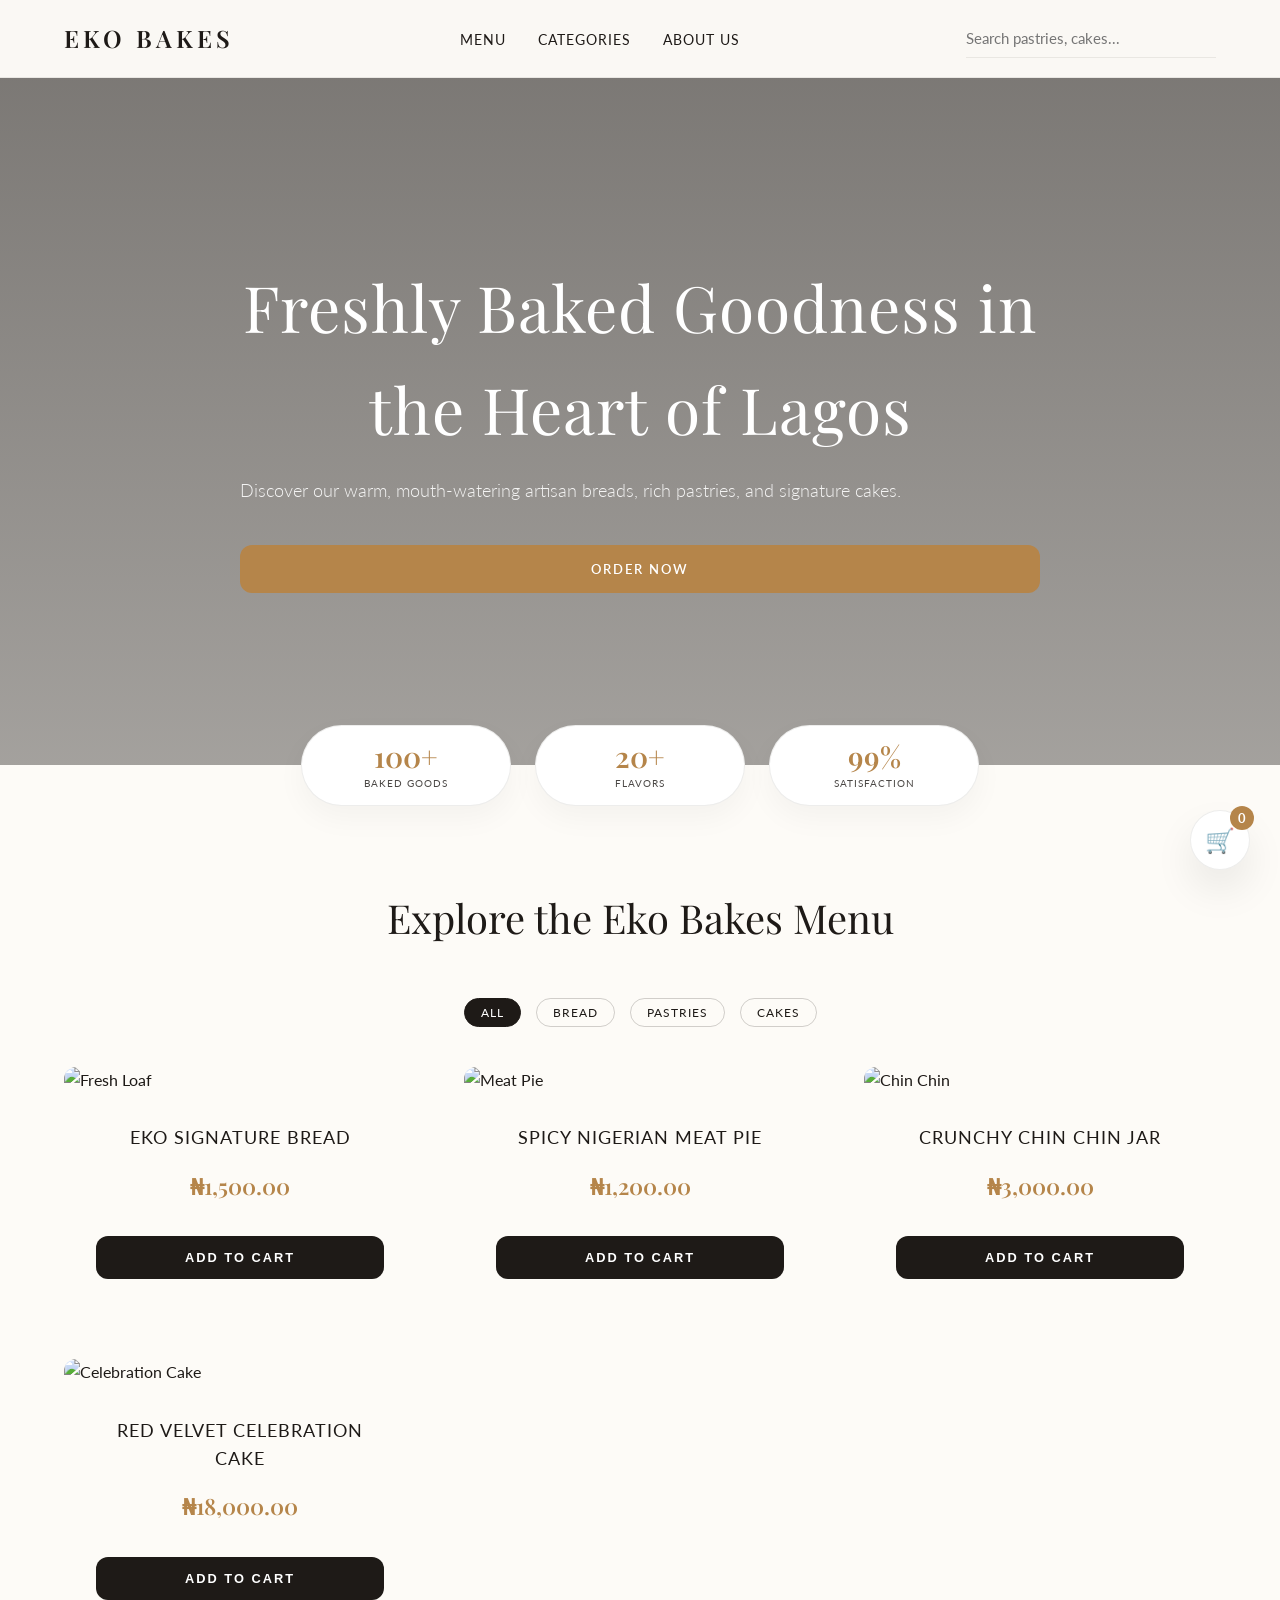
==== index.html @ 76d0e26a "Add files via upload Initial upload" ====
<!DOCTYPE html>
<html lang="en">
<head>
    <meta charset="UTF-8">
    <meta name="viewport" content="width=device-width, initial-scale=1.0">
    <title>EKO BAKES | Fresh from the Oven in Lagos</title>
    <link href="https://fonts.googleapis.com/css2?family=Lato:wght@300;400&family=Playfair+Display:ital,wght@0,400;0,600;1,400&display=swap" rel="stylesheet">
    <link rel="stylesheet" href="style.css">
</head>
<body>

    <nav class="glass-nav">
        <div class="logo">EKO BAKES</div>
        
        <div class="search-container rounded">
            <input type="text" placeholder="Search pastries, cakes..." class="search-bar rounded">
        </div>

        <div class="menu-toggle" id="mobile-menu">
            <span class="bar"></span>
            <span class="bar"></span>
            <span class="bar"></span>
        </div>

        <ul class="nav-links">
            <li><a href="#shop">Menu</a></li>
            <li><a href="#shop">Categories</a></li> 
            <li><a href="#">About Us</a></li>
        </ul>

    </nav>

    <header class="hero">
        <div class="hero-content glass-card rounded">
            <h1>Freshly Baked Goodness in the Heart of Lagos</h1>
            <p>Discover our warm, mouth-watering artisan breads, rich pastries, and signature cakes.</p>
            <a href="#shop" class="btn rounded">Order Now</a>
        </div>
    </header>

    <section class="stats">
        <h2>Enjoyed by thousands of Lagosians every single day</h2>
        <div class="stats-grid">
            <div class="stat-box rounded glass-card">
                <h3>100+</h3>
                <p>Baked Goods</p>
            </div>
            <div class="stat-box rounded glass-card">
                <h3>20+</h3>
                <p>Flavors</p>
            </div>
            <div class="stat-box rounded glass-card">
                <h3>99%</h3>
                <p>Satisfaction</p>
            </div>
        </div>
    </section>

    <section id="shop" class="products">
        <h2>Explore the Eko Bakes Menu</h2>
        
        <div style="display: flex; justify-content: center; gap: 15px; margin-bottom: 40px; flex-wrap: wrap;">
            <button class="category-btn active" data-filter="all" style="background: #1E1A17; color: #fff; border: 1px solid #1E1A17; padding: 8px 20px; font-size: 0.8rem; letter-spacing: 1px; text-transform: uppercase; cursor: pointer; font-family: 'Lato', sans-serif;">All</button>
            <button class="category-btn" data-filter="bread" style="background: transparent; color: #1E1A17; border: 1px solid rgba(30,26,23,0.2); padding: 8px 20px; font-size: 0.8rem; letter-spacing: 1px; text-transform: uppercase; cursor: pointer; font-family: 'Lato', sans-serif;">Bread</button>
            <button class="category-btn" data-filter="pastries" style="background: transparent; color: #1E1A17; border: 1px solid rgba(30,26,23,0.2); padding: 8px 20px; font-size: 0.8rem; letter-spacing: 1px; text-transform: uppercase; cursor: pointer; font-family: 'Lato', sans-serif;">Pastries</button>
            <button class="category-btn" data-filter="cakes" style="background: transparent; color: #1E1A17; border: 1px solid rgba(30,26,23,0.2); padding: 8px 20px; font-size: 0.8rem; letter-spacing: 1px; text-transform: uppercase; cursor: pointer; font-family: 'Lato', sans-serif;">Cakes</button>
        </div>

        <div class="product-grid">
            <div class="product-card rounded" data-category="bread">
                <img src="https://images.unsplash.com/photo-1598373182133-52452f7691ef?auto=format&fit=crop&q=80&w=400" alt="Fresh Loaf">
                <div class="product-info">
                    <h4>Eko Signature Bread</h4>
                    <p class="price">₦1,500.00</p>
                    <button class="add-to-cart-btn rounded">Add to Cart</button> 
                </div>
            </div>
            <div class="product-card rounded" data-category="pastries">
                <img src="https://images.unsplash.com/photo-1608039829572-78524f79c4c7?auto=format&fit=crop&q=80&w=400" alt="Meat Pie">
                <div class="product-info">
                    <h4>Spicy Nigerian Meat Pie</h4>
                    <p class="price">₦1,200.00</p>
                    <button class="add-to-cart-btn rounded">Add to Cart</button> 
                </div>
            </div>
            <div class="product-card rounded" data-category="pastries">
                <img src="https://images.unsplash.com/photo-1621996346565-e3dbc646d9a9?auto=format&fit=crop&q=80&w=400" alt="Chin Chin">
                <div class="product-info">
                    <h4>Crunchy Chin Chin Jar</h4>
                    <p class="price">₦3,000.00</p>
                    <button class="add-to-cart-btn rounded">Add to Cart</button> 
                </div>
            </div>
            <div class="product-card rounded" data-category="cakes">
                <img src="https://images.unsplash.com/photo-1578985545062-69928b1d9587?auto=format&fit=crop&q=80&w=400" alt="Celebration Cake">
                <div class="product-info">
                    <h4>Red Velvet Celebration Cake</h4>
                    <p class="price">₦18,000.00</p>
                    <button class="add-to-cart-btn rounded">Add to Cart</button> 
                </div>
            </div>
        </div>
    </section>


    <div class="floating-cart glass-card" id="floating-cart">
        🛒 <span class="cart-count" id="cart-count">0</span>
    </div>

    <script src="script.js"></script>
    <div id="cart-overlay" style="display:none; position:fixed; top:0; left:0; width:100%; height:100%; background:rgba(0,0,0,0.5); z-index:3000;">
        <div class="glass-card rounded" style="position:absolute; top:50%; left:50%; transform:translate(-50%, -50%); width:90%; max-width:400px; padding:2rem; background:#F6F4F0;">
            <h2 style="margin-bottom:1rem;">Your Order</h2>
            <div id="cart-items-list" style="max-height:300px; overflow-y:auto; margin-bottom:1rem;">
                </div>
            <hr style="border:0; border-top:1px solid #3A2C23; margin-bottom:1rem;">
            <div style="display:flex; justify-content:space-between; font-weight:bold; margin-bottom:1.5rem;">
                <span>Total:</span>
                <span id="cart-total-display">₦0.00</span>
            </div>
            <button id="whatsapp-checkout-btn" class="btn rounded" style="background:#25D366; border:none; color:white;">Checkout on WhatsApp</button>
            <button id="close-cart" style="background:none; border:none; color:#3A2C23; display:block; width:100%; margin-top:10px; cursor:pointer; font-size:0.8rem;">Continue Shopping</button>
        </div>
    </div>

</body>
</html>
---- style.css ----
html {
    scroll-behavior: smooth;
}

/* Premium Color Palette & Variables */
:root {
    --bg-color: #FDFBF7; /* Elegant, light ivory */
    --text-dark: #1E1A17; /* Rich Espresso Charcoal */
    --accent-color: #B5854A; /* Champagne Gold / Bronze */
    --card-bg: #FFFFFF;
    --shadow-subtle: 0 12px 30px rgba(0, 0, 0, 0.04);
    --shadow-hover: 0 20px 40px rgba(0, 0, 0, 0.08);
    --border-light: rgba(30, 26, 23, 0.08);
}

* { margin: 0; padding: 0; box-sizing: border-box; }
body { background-color: var(--bg-color); color: var(--text-dark); font-family: 'Lato', sans-serif; line-height: 1.6; }
h1, h2, h3, .logo { font-family: 'Playfair Display', serif; text-align: center; }

/* Soft curved corners for product cards and images */
.rounded { border-radius: 12px; }

/* Crisp premium card backgrounds */
.glass-card { 
    background: var(--card-bg); 
    border: 1px solid var(--border-light);
    box-shadow: var(--shadow-subtle); 
}

/* --- NAVIGATION & SEARCH --- */
.glass-nav {
    position: fixed; 
    top: 0; left: 0; width: 100%; 
    display: flex; flex-wrap: wrap; 
    justify-content: space-between; align-items: center; 
    padding: 1.2rem 5%; 
    z-index: 1000; 
    background: rgba(253, 251, 247, 0.98);
    backdrop-filter: blur(20px); 
    border-bottom: 1px solid var(--border-light);
}

.logo { 
    font-size: 1.5rem; 
    font-weight: 600; 
    letter-spacing: 4px; 
    text-transform: uppercase;
}

.menu-toggle { display: flex; flex-direction: column; gap: 5px; cursor: pointer; }
.bar { width: 25px; height: 2px; background-color: var(--text-dark); }

.nav-links { display: none; list-style: none; }
.nav-links li a { text-decoration: none; color: var(--text-dark); text-transform: uppercase; font-size: 0.85rem; letter-spacing: 1px;}

/* Search Bar Input */
.search-container { width: 100%; order: 3; margin-top: 15px; }
.search-bar { 
    width: 100%; 
    padding: 10px 0; 
    background: transparent; 
    border: none;
    border-bottom: 1px solid var(--border-light);
    border-radius: 0; 
    font-family: 'Lato', sans-serif;
    font-size: 15px; 
    outline: none; 
    transition: border-color 0.3s ease;
}
.search-bar:focus { border-bottom-color: var(--accent-color); }

/* --- HERO SECTION --- */
.hero { 
    height: 85vh; 
    background: linear-gradient(rgba(30, 26, 23, 0.6), rgba(30, 26, 23, 0.4)), url('https://images.unsplash.com/photo-1509440159596-0249088772ff?auto=format&fit=crop&q=80&w=1200') center/cover; 
    display: flex; align-items: center; justify-content: center; 
    padding: 1rem; padding-top: 100px; 
}

.hero-content.glass-card { 
    background: transparent; border: none; box-shadow: none; color: #fff; max-width: 800px; 
}
.hero-content h1 { font-size: clamp(2.5rem, 5vw, 4rem); font-weight: 400; margin-bottom: 1rem; letter-spacing: 1px; }
.hero-content p { font-size: 1.1rem; font-weight: 300; margin-bottom: 2.5rem; opacity: 0.9; }

/* --- BUTTONS --- */
.btn, .add-to-cart-btn {
    display: inline-block; width: 100%; padding: 14px 24px; text-align: center;
    text-transform: uppercase; font-size: 0.8rem; letter-spacing: 2px;
    cursor: pointer; transition: all 0.3s ease; font-weight: 600;
}
.btn { background: var(--accent-color); color: #fff; text-decoration: none; border: none; }
.btn:hover { background: #9c713d; transform: translateY(-2px); }

.add-to-cart-btn { background: var(--text-dark); color: #fff; border: none; margin-top: 1rem; }
.add-to-cart-btn:hover { background: var(--accent-color); }

/* --- MILESTONE STATS SECTION (Floating Pill Badges) --- */
.stats { padding: 0 5%; position: relative; z-index: 10; margin-top: -2.5rem; }
.stats h2 { display: none; } 
.stats-grid { display: flex; justify-content: center; gap: 1.5rem; flex-wrap: wrap; }
.stat-box { 
    min-width: 140px; 
    max-width: 210px;
    padding: 0.8rem 1.5rem; 
    text-align: center; 
    flex: 1;
    border-radius: 50px !important; /* Perfect oval capsule layout */
    transition: transform 0.3s ease;
}
.stat-box:hover { transform: translateY(-5px); }
.stat-box h3 { color: var(--accent-color); font-size: 1.8rem; font-weight: 600; line-height: 1.2; }
.stat-box p { text-transform: uppercase; font-size: 0.65rem; letter-spacing: 1px; margin-top: 2px; opacity: 0.8; }

/* --- PRODUCTS MENU SECTION --- */
.products { padding: 5rem 5%; }
.products h2 { font-size: 2.5rem; margin-bottom: 3rem; font-weight: 400; color: var(--text-dark); }
.product-grid { 
    display: grid; 
    grid-template-columns: repeat(auto-fit, minmax(280px, 1fr)); 
    gap: 3rem; 
}
.product-card { 
    overflow: hidden; 
    transition: transform 0.4s ease, box-shadow 0.4s ease;
}
.product-card:hover { transform: translateY(-8px); box-shadow: var(--shadow-hover); }
.product-card img { width: 100%; height: 280px; object-fit: cover; }
.product-info { padding: 2rem; text-align: center; }
.product-info h4 { font-family: 'Lato', sans-serif; font-size: 1.1rem; font-weight: 400; text-transform: uppercase; letter-spacing: 1px; }
.price { font-family: 'Playfair Display', serif; font-size: 1.4rem; color: var(--accent-color); font-weight: 600; margin: 1rem 0; }

/* --- MODERN PILL CATEGORY FILTER BUTTONS --- */
.category-btn {
    border-radius: 30px !important; /* Elegant oval shape */
    padding: 6px 16px !important; /* Reduced layout width/height box boundaries */
    font-size: 0.75rem !important; /* Balanced typographic scaling */
    transition: all 0.3s ease;
}

/* --- FLOATING CART --- */
.floating-cart {
    position: fixed; bottom: 30px; right: 30px; width: 60px; height: 60px;
    border-radius: 50%; display: flex; justify-content: center; align-items: center;
    font-size: 1.5rem; z-index: 2000; box-shadow: var(--shadow-hover);
    background: var(--card-bg); border: 1px solid var(--border-light); cursor: pointer;
    transition: transform 0.3s ease;
}
.floating-cart:hover { transform: scale(1.05); }
.cart-count {
    position: absolute; top: -5px; right: -5px; background: var(--accent-color);
    color: #fff; width: 24px; height: 24px; border-radius: 50%; font-size: 0.8rem;
    display: flex; justify-content: center; align-items: center; font-weight: bold;
}

/* Responsive Desktop Tweaks */
@media (min-width: 768px) {
    .menu-toggle { display: none; }
    .nav-links { display: flex; gap: 2rem; order: 2; }
    .search-container { width: 250px; order: 3; margin-top: 0; }
    .glass-nav { flex-wrap: nowrap; padding: 1.2rem 5%; }
}
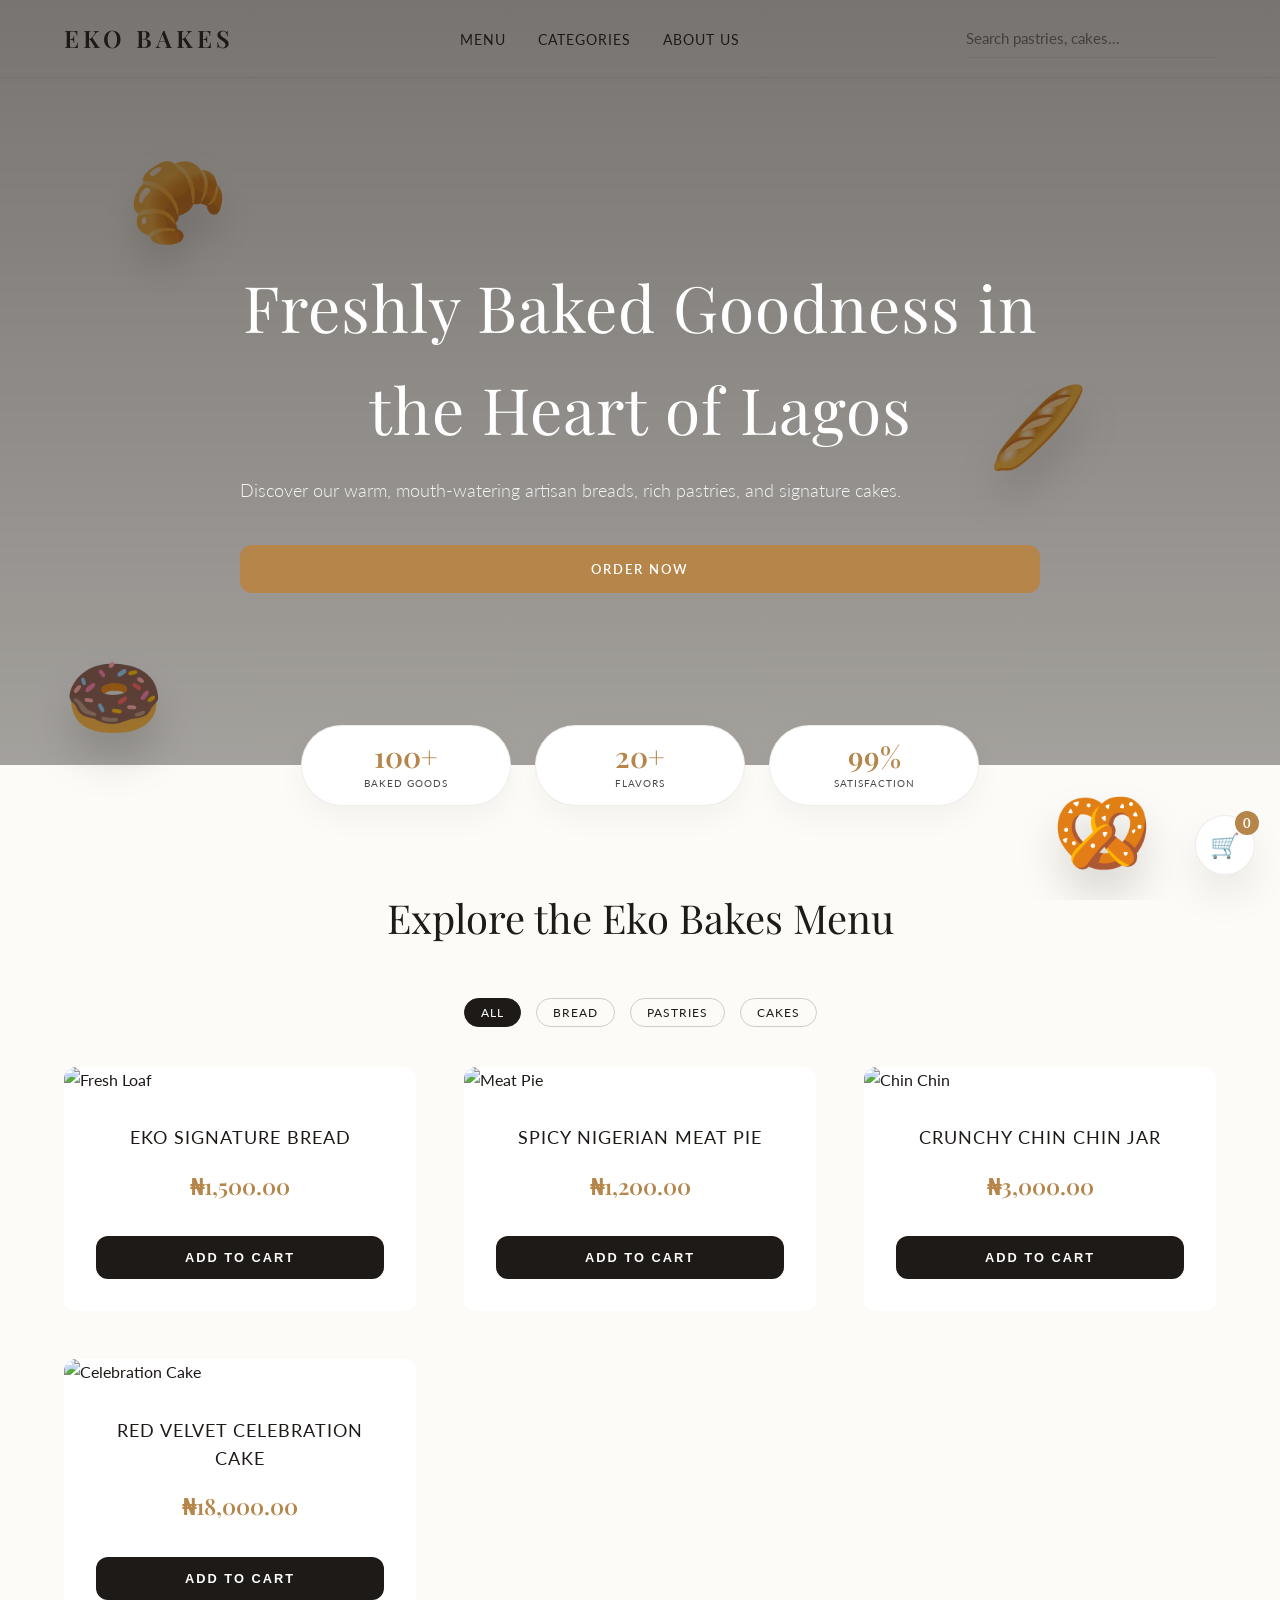
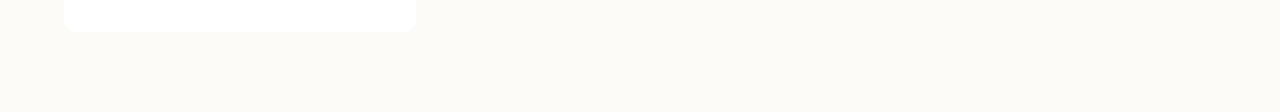
==== commit 9b00739e: "Add files via upload" ====
--- a/index.html
+++ b/index.html
@@ -6,8 +6,15 @@
     <title>EKO BAKES | Fresh from the Oven in Lagos</title>
     <link href="https://fonts.googleapis.com/css2?family=Lato:wght@300;400&family=Playfair+Display:ital,wght@0,400;0,600;1,400&display=swap" rel="stylesheet">
     <link rel="stylesheet" href="style.css">
+    
 </head>
 <body>
+      <div class="parallax-container" id="parallax-container">
+        <div class="parallax-item" data-speed="0.4" data-rotation="0.5" style="top: 15%; left: 10%;">🥐</div>
+        <div class="parallax-item" data-speed="-0.3" data-rotation="-0.2" style="top: 40%; right: 15%;">🥖</div>
+        <div class="parallax-item" data-speed="0.2" data-rotation="0.8" style="top: 70%; left: 5%;">🍩</div>
+        <div class="parallax-item" data-speed="-0.5" data-rotation="-0.4" style="top: 85%; right: 10%;">🥨</div>
+    </div>
 
     <nav class="glass-nav">
         <div class="logo">EKO BAKES</div>
--- a/style.css
+++ b/style.css
@@ -1,12 +1,13 @@
 html {
     scroll-behavior: smooth;
+    background-color: #FDFBF7; /* Moved the solid backdrop color here */
 }
 
 /* Premium Color Palette & Variables */
 :root {
-    --bg-color: #FDFBF7; /* Elegant, light ivory */
-    --text-dark: #1E1A17; /* Rich Espresso Charcoal */
-    --accent-color: #B5854A; /* Champagne Gold / Bronze */
+    --bg-color: #FDFBF7; 
+    --text-dark: #1E1A17; 
+    --accent-color: #B5854A; 
     --card-bg: #FFFFFF;
     --shadow-subtle: 0 12px 30px rgba(0, 0, 0, 0.04);
     --shadow-hover: 0 20px 40px rgba(0, 0, 0, 0.08);
@@ -14,17 +15,47 @@
 }
 
 * { margin: 0; padding: 0; box-sizing: border-box; }
-body { background-color: var(--bg-color); color: var(--text-dark); font-family: 'Lato', sans-serif; line-height: 1.6; }
+
+body { 
+    background: transparent; /* Allows the 3D container to stay visible */
+    color: var(--text-dark); 
+    font-family: 'Lato', sans-serif; 
+    line-height: 1.6; 
+}
+
 h1, h2, h3, .logo { font-family: 'Playfair Display', serif; text-align: center; }
 
-/* Soft curved corners for product cards and images */
 .rounded { border-radius: 12px; }
 
-/* Crisp premium card backgrounds */
 .glass-card { 
     background: var(--card-bg); 
     border: 1px solid var(--border-light);
     box-shadow: var(--shadow-subtle); 
+}
+
+/* --- 3D PARALLAX ELEMENTS --- */
+.parallax-container {
+    position: fixed;
+    top: 0;
+    left: 0;
+    width: 100%;
+    height: 100vh;
+    pointer-events: none; 
+    z-index: 0; 
+    overflow: hidden;
+}
+
+.parallax-item {
+    position: absolute;
+    font-size: 5rem; 
+    filter: drop-shadow(0px 25px 20px rgba(0, 0, 0, 0.15));
+    will-change: transform; 
+}
+
+/* Ensure main content sits above the 3D elements */
+.glass-nav, .hero, .stats, .products {
+    position: relative;
+    z-index: 10;
 }
 
 /* --- NAVIGATION & SEARCH --- */
@@ -34,7 +65,6 @@
     display: flex; flex-wrap: wrap; 
     justify-content: space-between; align-items: center; 
     padding: 1.2rem 5%; 
-    z-index: 1000; 
     background: rgba(253, 251, 247, 0.98);
     backdrop-filter: blur(20px); 
     border-bottom: 1px solid var(--border-light);
@@ -53,7 +83,6 @@
 .nav-links { display: none; list-style: none; }
 .nav-links li a { text-decoration: none; color: var(--text-dark); text-transform: uppercase; font-size: 0.85rem; letter-spacing: 1px;}
 
-/* Search Bar Input */
 .search-container { width: 100%; order: 3; margin-top: 15px; }
 .search-bar { 
     width: 100%; 
@@ -95,8 +124,8 @@
 .add-to-cart-btn { background: var(--text-dark); color: #fff; border: none; margin-top: 1rem; }
 .add-to-cart-btn:hover { background: var(--accent-color); }
 
-/* --- MILESTONE STATS SECTION (Floating Pill Badges) --- */
-.stats { padding: 0 5%; position: relative; z-index: 10; margin-top: -2.5rem; }
+/* --- MILESTONE STATS SECTION --- */
+.stats { padding: 0 5%; margin-top: -2.5rem; }
 .stats h2 { display: none; } 
 .stats-grid { display: flex; justify-content: center; gap: 1.5rem; flex-wrap: wrap; }
 .stat-box { 
@@ -105,7 +134,7 @@
     padding: 0.8rem 1.5rem; 
     text-align: center; 
     flex: 1;
-    border-radius: 50px !important; /* Perfect oval capsule layout */
+    border-radius: 50px !important; 
     transition: transform 0.3s ease;
 }
 .stat-box:hover { transform: translateY(-5px); }
@@ -123,6 +152,7 @@
 .product-card { 
     overflow: hidden; 
     transition: transform 0.4s ease, box-shadow 0.4s ease;
+    background: var(--card-bg); /* Added background so items don't show THROUGH the cards */
 }
 .product-card:hover { transform: translateY(-8px); box-shadow: var(--shadow-hover); }
 .product-card img { width: 100%; height: 280px; object-fit: cover; }
@@ -130,20 +160,31 @@
 .product-info h4 { font-family: 'Lato', sans-serif; font-size: 1.1rem; font-weight: 400; text-transform: uppercase; letter-spacing: 1px; }
 .price { font-family: 'Playfair Display', serif; font-size: 1.4rem; color: var(--accent-color); font-weight: 600; margin: 1rem 0; }
 
-/* --- MODERN PILL CATEGORY FILTER BUTTONS --- */
 .category-btn {
-    border-radius: 30px !important; /* Elegant oval shape */
-    padding: 6px 16px !important; /* Reduced layout width/height box boundaries */
-    font-size: 0.75rem !important; /* Balanced typographic scaling */
+    border-radius: 30px !important; 
+    padding: 6px 16px !important; 
+    font-size: 0.75rem !important; 
     transition: all 0.3s ease;
 }
 
 /* --- FLOATING CART --- */
 .floating-cart {
-    position: fixed; bottom: 30px; right: 30px; width: 60px; height: 60px;
-    border-radius: 50%; display: flex; justify-content: center; align-items: center;
-    font-size: 1.5rem; z-index: 2000; box-shadow: var(--shadow-hover);
-    background: var(--card-bg); border: 1px solid var(--border-light); cursor: pointer;
+    position: fixed !important; 
+    bottom: 25px !important;       
+    right: 25px !important;        
+    left: auto !important;         
+    width: 60px; 
+    height: 60px;
+    border-radius: 50%; 
+    display: flex; 
+    justify-content: center; 
+    align-items: center;
+    font-size: 1.5rem; 
+    z-index: 9999 !important;      
+    box-shadow: var(--shadow-hover);
+    background: var(--card-bg); 
+    border: 1px solid var(--border-light); 
+    cursor: pointer;
     transition: transform 0.3s ease;
 }
 .floating-cart:hover { transform: scale(1.05); }
@@ -153,7 +194,6 @@
     display: flex; justify-content: center; align-items: center; font-weight: bold;
 }
 
-/* Responsive Desktop Tweaks */
 @media (min-width: 768px) {
     .menu-toggle { display: none; }
     .nav-links { display: flex; gap: 2rem; order: 2; }
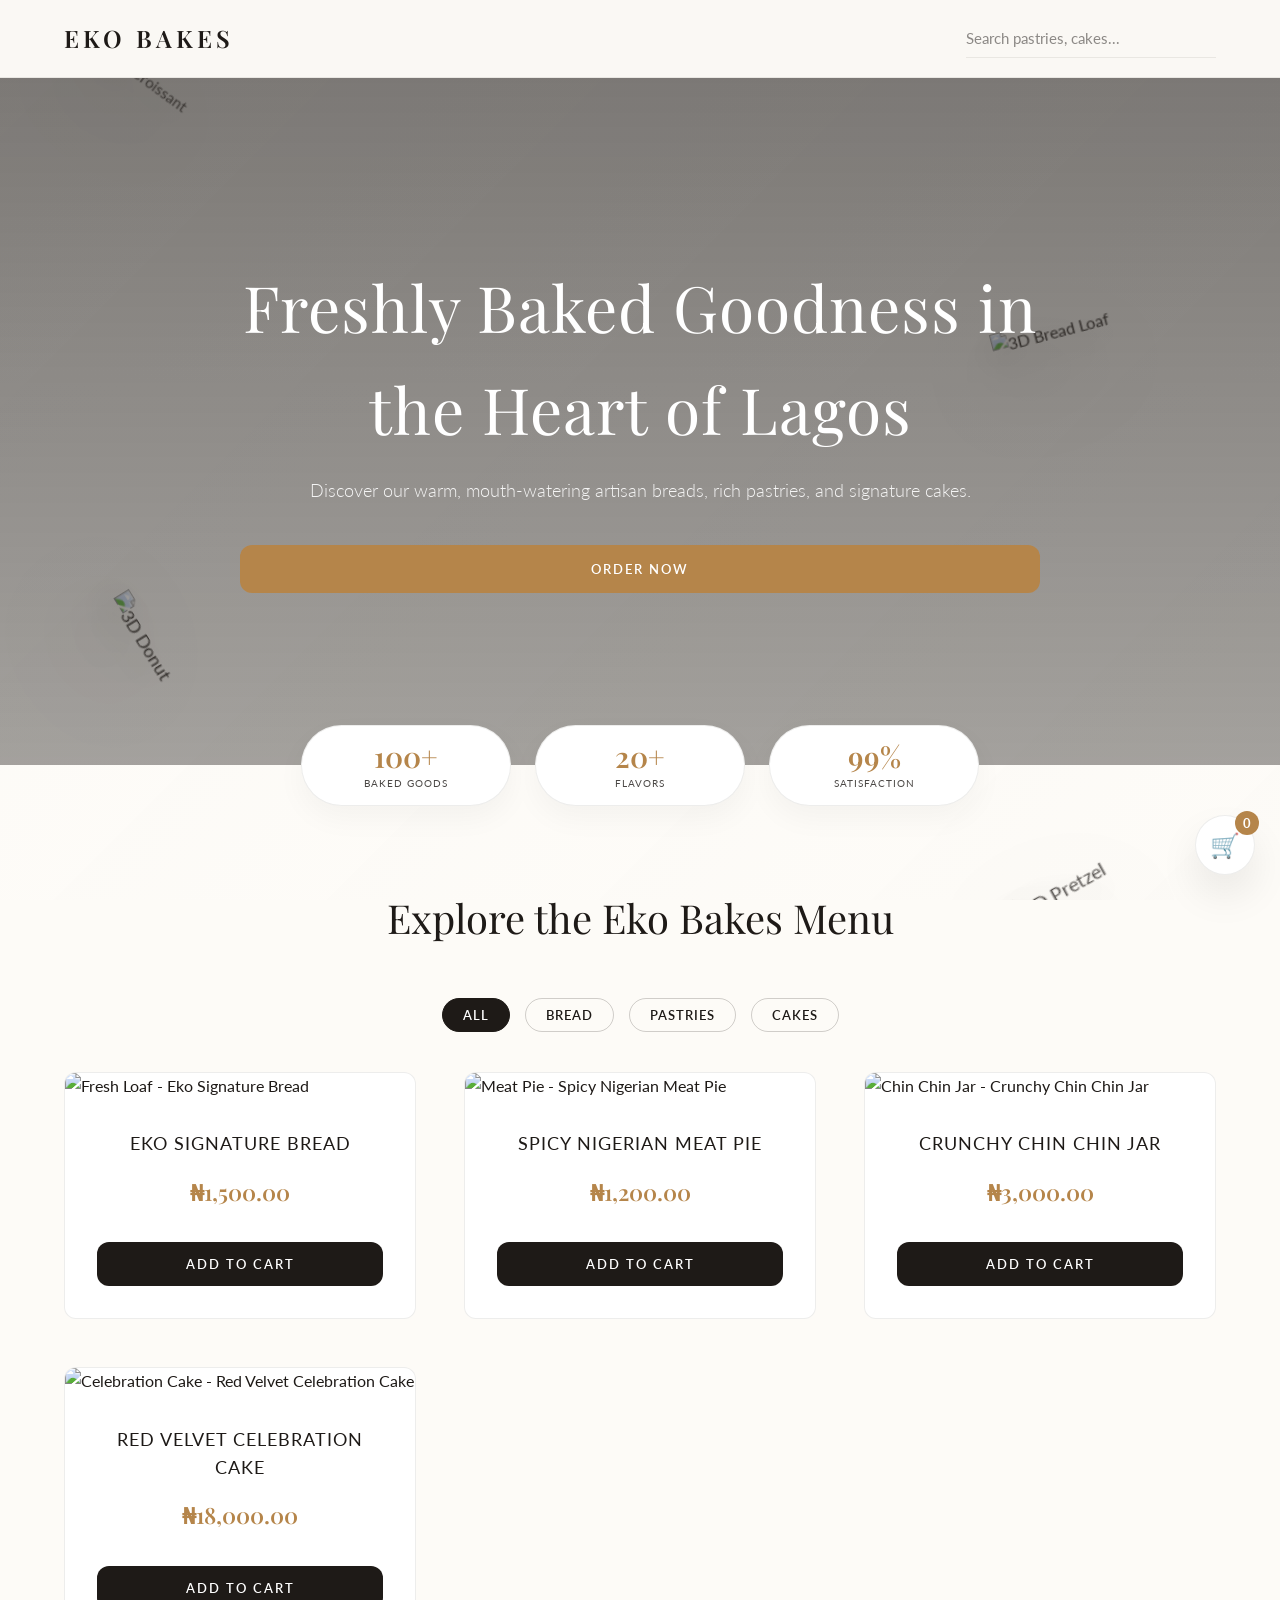
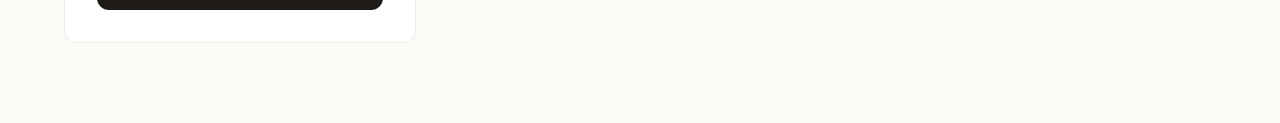
==== commit 8c03250f: "Add files via upload" ====
--- a/index.html
+++ b/index.html
@@ -6,129 +6,140 @@
     <title>EKO BAKES | Fresh from the Oven in Lagos</title>
     <link href="https://fonts.googleapis.com/css2?family=Lato:wght@300;400&family=Playfair+Display:ital,wght@0,400;0,600;1,400&display=swap" rel="stylesheet">
     <link rel="stylesheet" href="style.css">
-    
 </head>
 <body>
-      <div class="parallax-container" id="parallax-container">
-        <div class="parallax-item" data-speed="0.4" data-rotation="0.5" style="top: 15%; left: 10%;">🥐</div>
-        <div class="parallax-item" data-speed="-0.3" data-rotation="-0.2" style="top: 40%; right: 15%;">🥖</div>
-        <div class="parallax-item" data-speed="0.2" data-rotation="0.8" style="top: 70%; left: 5%;">🍩</div>
-        <div class="parallax-item" data-speed="-0.5" data-rotation="-0.4" style="top: 85%; right: 10%;">🥨</div>
+    <!-- 3D Parallax Background Container -->
+    <div class="parallax-container" id="parallax-container">
+        <div class="parallax-item" data-speed="0.4" data-rotation="0.5" data-depth="1">
+            <img src="https://files.manuscdn.com/user_upload_by_module/session_file/310519663340514792/bigWUhqYPfLXbQWV.png" alt="3D Croissant" class="parallax-image">
+        </div>
+        <div class="parallax-item" data-speed="-0.3" data-rotation="-0.2" data-depth="2">
+            <img src="https://files.manuscdn.com/user_upload_by_module/session_file/310519663340514792/bvTalyAoFZJjThIh.png" alt="3D Bread Loaf" class="parallax-image">
+        </div>
+        <div class="parallax-item" data-speed="0.2" data-rotation="0.8" data-depth="3">
+            <img src="https://files.manuscdn.com/user_upload_by_module/session_file/310519663340514792/YBvOcErHqNIckPUL.png" alt="3D Donut" class="parallax-image">
+        </div>
+        <div class="parallax-item" data-speed="-0.5" data-rotation="-0.4" data-depth="4">
+            <img src="https://files.manuscdn.com/user_upload_by_module/session_file/310519663340514792/iIuBseBrFrsxAHzS.png" alt="3D Pretzel" class="parallax-image">
+        </div>
     </div>
 
+    <!-- Navigation Bar -->
     <nav class="glass-nav">
         <div class="logo">EKO BAKES</div>
         
-        <div class="search-container rounded">
-            <input type="text" placeholder="Search pastries, cakes..." class="search-bar rounded">
+        <div class="search-container">
+            <input type="text" placeholder="Search pastries, cakes..." class="search-bar">
         </div>
 
-        <div class="menu-toggle" id="mobile-menu">
+        <button class="menu-toggle" id="mobile-menu" aria-label="Toggle mobile menu">
             <span class="bar"></span>
             <span class="bar"></span>
             <span class="bar"></span>
-        </div>
+        </button>
 
-        <ul class="nav-links">
+        <ul class="nav-links" id="nav-links">
             <li><a href="#shop">Menu</a></li>
             <li><a href="#shop">Categories</a></li> 
-            <li><a href="#">About Us</a></li>
+            <li><a href="#about">About Us</a></li>
         </ul>
-
     </nav>
 
+    <!-- Hero Section -->
     <header class="hero">
-        <div class="hero-content glass-card rounded">
+        <div class="hero-content">
             <h1>Freshly Baked Goodness in the Heart of Lagos</h1>
             <p>Discover our warm, mouth-watering artisan breads, rich pastries, and signature cakes.</p>
-            <a href="#shop" class="btn rounded">Order Now</a>
+            <a href="#shop" class="btn">Order Now</a>
         </div>
     </header>
 
+    <!-- Stats Section -->
     <section class="stats">
         <h2>Enjoyed by thousands of Lagosians every single day</h2>
         <div class="stats-grid">
-            <div class="stat-box rounded glass-card">
+            <div class="stat-box">
                 <h3>100+</h3>
                 <p>Baked Goods</p>
             </div>
-            <div class="stat-box rounded glass-card">
+            <div class="stat-box">
                 <h3>20+</h3>
                 <p>Flavors</p>
             </div>
-            <div class="stat-box rounded glass-card">
+            <div class="stat-box">
                 <h3>99%</h3>
                 <p>Satisfaction</p>
             </div>
         </div>
     </section>
 
+    <!-- Products Section -->
     <section id="shop" class="products">
         <h2>Explore the Eko Bakes Menu</h2>
         
-        <div style="display: flex; justify-content: center; gap: 15px; margin-bottom: 40px; flex-wrap: wrap;">
-            <button class="category-btn active" data-filter="all" style="background: #1E1A17; color: #fff; border: 1px solid #1E1A17; padding: 8px 20px; font-size: 0.8rem; letter-spacing: 1px; text-transform: uppercase; cursor: pointer; font-family: 'Lato', sans-serif;">All</button>
-            <button class="category-btn" data-filter="bread" style="background: transparent; color: #1E1A17; border: 1px solid rgba(30,26,23,0.2); padding: 8px 20px; font-size: 0.8rem; letter-spacing: 1px; text-transform: uppercase; cursor: pointer; font-family: 'Lato', sans-serif;">Bread</button>
-            <button class="category-btn" data-filter="pastries" style="background: transparent; color: #1E1A17; border: 1px solid rgba(30,26,23,0.2); padding: 8px 20px; font-size: 0.8rem; letter-spacing: 1px; text-transform: uppercase; cursor: pointer; font-family: 'Lato', sans-serif;">Pastries</button>
-            <button class="category-btn" data-filter="cakes" style="background: transparent; color: #1E1A17; border: 1px solid rgba(30,26,23,0.2); padding: 8px 20px; font-size: 0.8rem; letter-spacing: 1px; text-transform: uppercase; cursor: pointer; font-family: 'Lato', sans-serif;">Cakes</button>
+        <div class="category-filters">
+            <button class="category-btn active" data-filter="all">All</button>
+            <button class="category-btn" data-filter="bread">Bread</button>
+            <button class="category-btn" data-filter="pastries">Pastries</button>
+            <button class="category-btn" data-filter="cakes">Cakes</button>
         </div>
 
         <div class="product-grid">
-            <div class="product-card rounded" data-category="bread">
-                <img src="https://images.unsplash.com/photo-1598373182133-52452f7691ef?auto=format&fit=crop&q=80&w=400" alt="Fresh Loaf">
+            <div class="product-card" data-category="bread">
+                <img src="https://images.unsplash.com/photo-1598373182133-52452f7691ef?auto=format&fit=crop&q=80&w=400" alt="Fresh Loaf - Eko Signature Bread">
                 <div class="product-info">
                     <h4>Eko Signature Bread</h4>
                     <p class="price">₦1,500.00</p>
-                    <button class="add-to-cart-btn rounded">Add to Cart</button> 
+                    <button class="add-to-cart-btn">Add to Cart</button> 
                 </div>
             </div>
-            <div class="product-card rounded" data-category="pastries">
-                <img src="https://images.unsplash.com/photo-1608039829572-78524f79c4c7?auto=format&fit=crop&q=80&w=400" alt="Meat Pie">
+            <div class="product-card" data-category="pastries">
+                <img src="https://images.unsplash.com/photo-1608039829572-78524f79c4c7?auto=format&fit=crop&q=80&w=400" alt="Meat Pie - Spicy Nigerian Meat Pie">
                 <div class="product-info">
                     <h4>Spicy Nigerian Meat Pie</h4>
                     <p class="price">₦1,200.00</p>
-                    <button class="add-to-cart-btn rounded">Add to Cart</button> 
+                    <button class="add-to-cart-btn">Add to Cart</button> 
                 </div>
             </div>
-            <div class="product-card rounded" data-category="pastries">
-                <img src="https://images.unsplash.com/photo-1621996346565-e3dbc646d9a9?auto=format&fit=crop&q=80&w=400" alt="Chin Chin">
+            <div class="product-card" data-category="pastries">
+                <img src="https://images.unsplash.com/photo-1621996346565-e3dbc646d9a9?auto=format&fit=crop&q=80&w=400" alt="Chin Chin Jar - Crunchy Chin Chin Jar">
                 <div class="product-info">
                     <h4>Crunchy Chin Chin Jar</h4>
                     <p class="price">₦3,000.00</p>
-                    <button class="add-to-cart-btn rounded">Add to Cart</button> 
+                    <button class="add-to-cart-btn">Add to Cart</button> 
                 </div>
             </div>
-            <div class="product-card rounded" data-category="cakes">
-                <img src="https://images.unsplash.com/photo-1578985545062-69928b1d9587?auto=format&fit=crop&q=80&w=400" alt="Celebration Cake">
+            <div class="product-card" data-category="cakes">
+                <img src="https://images.unsplash.com/photo-1578985545062-69928b1d9587?auto=format&fit=crop&q=80&w=400" alt="Celebration Cake - Red Velvet Celebration Cake">
                 <div class="product-info">
                     <h4>Red Velvet Celebration Cake</h4>
                     <p class="price">₦18,000.00</p>
-                    <button class="add-to-cart-btn rounded">Add to Cart</button> 
+                    <button class="add-to-cart-btn">Add to Cart</button> 
                 </div>
             </div>
         </div>
     </section>
 
-
-    <div class="floating-cart glass-card" id="floating-cart">
+    <!-- Floating Cart Button -->
+    <div class="floating-cart" id="floating-cart" aria-label="Shopping cart">
         🛒 <span class="cart-count" id="cart-count">0</span>
     </div>
 
-    <script src="script.js"></script>
-    <div id="cart-overlay" style="display:none; position:fixed; top:0; left:0; width:100%; height:100%; background:rgba(0,0,0,0.5); z-index:3000;">
-        <div class="glass-card rounded" style="position:absolute; top:50%; left:50%; transform:translate(-50%, -50%); width:90%; max-width:400px; padding:2rem; background:#F6F4F0;">
-            <h2 style="margin-bottom:1rem;">Your Order</h2>
-            <div id="cart-items-list" style="max-height:300px; overflow-y:auto; margin-bottom:1rem;">
-                </div>
-            <hr style="border:0; border-top:1px solid #3A2C23; margin-bottom:1rem;">
-            <div style="display:flex; justify-content:space-between; font-weight:bold; margin-bottom:1.5rem;">
+    <!-- Cart Overlay Modal -->
+    <div class="cart-overlay" id="cart-overlay">
+        <div class="cart-modal">
+            <h2>Your Order</h2>
+            <div class="cart-items-list" id="cart-items-list"></div>
+            <hr>
+            <div class="cart-total">
                 <span>Total:</span>
                 <span id="cart-total-display">₦0.00</span>
             </div>
-            <button id="whatsapp-checkout-btn" class="btn rounded" style="background:#25D366; border:none; color:white;">Checkout on WhatsApp</button>
-            <button id="close-cart" style="background:none; border:none; color:#3A2C23; display:block; width:100%; margin-top:10px; cursor:pointer; font-size:0.8rem;">Continue Shopping</button>
+            <button id="whatsapp-checkout-btn" class="btn btn-whatsapp">Checkout on WhatsApp</button>
+            <button id="close-cart" class="btn-close">Continue Shopping</button>
         </div>
     </div>
 
+    <script src="script.js"></script>
 </body>
 </html>
--- a/style.css
+++ b/style.css
@@ -1,9 +1,6 @@
-html {
-    scroll-behavior: smooth;
-    background-color: #FDFBF7; /* Moved the solid backdrop color here */
-}
-
-/* Premium Color Palette & Variables */
+/* ============================================
+   PREMIUM COLOR PALETTE & CSS VARIABLES
+   ============================================ */
 :root {
     --bg-color: #FDFBF7; 
     --text-dark: #1E1A17; 
@@ -12,20 +9,45 @@
     --shadow-subtle: 0 12px 30px rgba(0, 0, 0, 0.04);
     --shadow-hover: 0 20px 40px rgba(0, 0, 0, 0.08);
     --border-light: rgba(30, 26, 23, 0.08);
-}
-
-* { margin: 0; padding: 0; box-sizing: border-box; }
+    --mobile-menu-bg: rgba(253, 251, 247, 0.98);
+    --button-hover: #9c713d;
+    --accent-hover: var(--accent-color);
+    --text-light: #3A2C23;
+    --whatsapp-green: #25D366;
+}
+
+/* ============================================
+   GLOBAL STYLES & RESET
+   ============================================ */
+html {
+    scroll-behavior: smooth;
+    background-color: var(--bg-color);
+}
+
+* { 
+    margin: 0; 
+    padding: 0; 
+    box-sizing: border-box; 
+}
 
 body { 
-    background: transparent; /* Allows the 3D container to stay visible */
+    background: transparent;
     color: var(--text-dark); 
     font-family: 'Lato', sans-serif; 
     line-height: 1.6; 
 }
 
-h1, h2, h3, .logo { font-family: 'Playfair Display', serif; text-align: center; }
-
-.rounded { border-radius: 12px; }
+h1, h2, h3, .logo { 
+    font-family: 'Playfair Display', serif; 
+    text-align: center; 
+}
+
+/* ============================================
+   UTILITY CLASSES
+   ============================================ */
+.rounded { 
+    border-radius: 12px; 
+}
 
 .glass-card { 
     background: var(--card-bg); 
@@ -33,7 +55,9 @@
     box-shadow: var(--shadow-subtle); 
 }
 
-/* --- 3D PARALLAX ELEMENTS --- */
+/* ============================================
+   3D PARALLAX ELEMENTS
+   ============================================ */
 .parallax-container {
     position: fixed;
     top: 0;
@@ -43,13 +67,54 @@
     pointer-events: none; 
     z-index: 0; 
     overflow: hidden;
+    perspective: 1200px;
+    background: linear-gradient(135deg, rgba(253, 251, 247, 0.95) 0%, rgba(253, 251, 247, 0.98) 100%);
 }
 
 .parallax-item {
     position: absolute;
-    font-size: 5rem; 
-    filter: drop-shadow(0px 25px 20px rgba(0, 0, 0, 0.15));
+    width: 200px;
+    height: 200px;
+    display: flex;
+    align-items: center;
+    justify-content: center;
     will-change: transform; 
+    transform-style: preserve-3d;
+    opacity: 0.8;
+    transition: opacity 0.3s ease;
+    filter: drop-shadow(0px 30px 40px rgba(0, 0, 0, 0.25));
+}
+
+.parallax-image {
+    width: 100%;
+    height: 100%;
+    object-fit: contain;
+    filter: drop-shadow(0px 20px 30px rgba(0, 0, 0, 0.2)) drop-shadow(0px 10px 15px rgba(0, 0, 0, 0.15));
+    transition: filter 0.3s ease;
+}
+
+.parallax-item:hover .parallax-image {
+    filter: drop-shadow(0px 30px 50px rgba(0, 0, 0, 0.35)) drop-shadow(0px 15px 25px rgba(181, 133, 74, 0.3));
+}
+
+.parallax-item:nth-child(1) {
+    top: 10%;
+    left: 5%;
+}
+
+.parallax-item:nth-child(2) {
+    top: 35%;
+    right: 10%;
+}
+
+.parallax-item:nth-child(3) {
+    top: 65%;
+    left: 8%;
+}
+
+.parallax-item:nth-child(4) {
+    top: 80%;
+    right: 12%;
 }
 
 /* Ensure main content sits above the 3D elements */
@@ -58,16 +123,23 @@
     z-index: 10;
 }
 
-/* --- NAVIGATION & SEARCH --- */
+/* ============================================
+   NAVIGATION & SEARCH
+   ============================================ */
 .glass-nav {
     position: fixed; 
-    top: 0; left: 0; width: 100%; 
-    display: flex; flex-wrap: wrap; 
-    justify-content: space-between; align-items: center; 
+    top: 0; 
+    left: 0; 
+    width: 100%; 
+    display: flex; 
+    flex-wrap: wrap; 
+    justify-content: space-between; 
+    align-items: center; 
     padding: 1.2rem 5%; 
     background: rgba(253, 251, 247, 0.98);
     backdrop-filter: blur(20px); 
     border-bottom: 1px solid var(--border-light);
+    z-index: 1000;
 }
 
 .logo { 
@@ -75,15 +147,87 @@
     font-weight: 600; 
     letter-spacing: 4px; 
     text-transform: uppercase;
-}
-
-.menu-toggle { display: flex; flex-direction: column; gap: 5px; cursor: pointer; }
-.bar { width: 25px; height: 2px; background-color: var(--text-dark); }
-
-.nav-links { display: none; list-style: none; }
-.nav-links li a { text-decoration: none; color: var(--text-dark); text-transform: uppercase; font-size: 0.85rem; letter-spacing: 1px;}
-
-.search-container { width: 100%; order: 3; margin-top: 15px; }
+    flex: 0 0 auto;
+}
+
+.menu-toggle { 
+    display: flex; 
+    flex-direction: column; 
+    gap: 5px; 
+    cursor: pointer; 
+    background: none;
+    border: none;
+    padding: 8px;
+    flex: 0 0 auto;
+    z-index: 1001;
+    position: relative;
+}
+
+.bar { 
+    width: 25px; 
+    height: 2.5px; 
+    background-color: var(--text-dark); 
+    transition: all 0.3s ease;
+    display: block;
+}
+
+.menu-toggle.active .bar:nth-child(1) {
+    transform: rotate(45deg) translate(8px, 8px);
+}
+
+.menu-toggle.active .bar:nth-child(2) {
+    opacity: 0;
+}
+
+.menu-toggle.active .bar:nth-child(3) {
+    transform: rotate(-45deg) translate(7px, -7px);
+}
+
+.nav-links { 
+    display: none; 
+    list-style: none; 
+    width: 100%;
+    order: 3;
+    position: absolute;
+    top: 70px;
+    left: 0;
+    flex-direction: column;
+    background: var(--mobile-menu-bg);
+    padding: 1rem 0;
+    text-align: center;
+    border-bottom: 1px solid var(--border-light);
+    z-index: 1000;
+    max-height: 0;
+    overflow: hidden;
+    transition: max-height 0.3s ease;
+}
+
+.nav-links.active {
+    display: flex;
+    max-height: 300px;
+}
+
+.nav-links li a { 
+    text-decoration: none; 
+    color: var(--text-dark); 
+    text-transform: uppercase; 
+    font-size: 0.85rem; 
+    letter-spacing: 1px;
+    display: block;
+    padding: 0.75rem 0;
+    transition: color 0.3s ease;
+}
+
+.nav-links li a:hover {
+    color: var(--accent-color);
+}
+
+.search-container { 
+    width: 100%; 
+    order: 3; 
+    margin-top: 15px;
+}
+
 .search-bar { 
     width: 100%; 
     padding: 10px 0; 
@@ -95,108 +239,479 @@
     font-size: 15px; 
     outline: none; 
     transition: border-color 0.3s ease;
-}
-.search-bar:focus { border-bottom-color: var(--accent-color); }
-
-/* --- HERO SECTION --- */
+    color: var(--text-dark);
+}
+
+.search-bar::placeholder {
+    color: rgba(30, 26, 23, 0.5);
+}
+
+.search-bar:focus { 
+    border-bottom-color: var(--accent-color); 
+}
+
+/* ============================================
+   HERO SECTION
+   ============================================ */
 .hero { 
     height: 85vh; 
     background: linear-gradient(rgba(30, 26, 23, 0.6), rgba(30, 26, 23, 0.4)), url('https://images.unsplash.com/photo-1509440159596-0249088772ff?auto=format&fit=crop&q=80&w=1200') center/cover; 
-    display: flex; align-items: center; justify-content: center; 
-    padding: 1rem; padding-top: 100px; 
-}
-
-.hero-content.glass-card { 
-    background: transparent; border: none; box-shadow: none; color: #fff; max-width: 800px; 
-}
-.hero-content h1 { font-size: clamp(2.5rem, 5vw, 4rem); font-weight: 400; margin-bottom: 1rem; letter-spacing: 1px; }
-.hero-content p { font-size: 1.1rem; font-weight: 300; margin-bottom: 2.5rem; opacity: 0.9; }
-
-/* --- BUTTONS --- */
+    display: flex; 
+    align-items: center; 
+    justify-content: center; 
+    padding: 1rem; 
+    padding-top: 100px; 
+}
+
+.hero-content { 
+    background: transparent; 
+    border: none; 
+    box-shadow: none; 
+    color: #fff; 
+    max-width: 800px;
+    text-align: center;
+}
+
+.hero-content h1 { 
+    font-size: clamp(2.5rem, 5vw, 4rem); 
+    font-weight: 400; 
+    margin-bottom: 1rem; 
+    letter-spacing: 1px; 
+}
+
+.hero-content p { 
+    font-size: 1.1rem; 
+    font-weight: 300; 
+    margin-bottom: 2.5rem; 
+    opacity: 0.9; 
+}
+
+/* ============================================
+   BUTTONS
+   ============================================ */
 .btn, .add-to-cart-btn {
-    display: inline-block; width: 100%; padding: 14px 24px; text-align: center;
-    text-transform: uppercase; font-size: 0.8rem; letter-spacing: 2px;
-    cursor: pointer; transition: all 0.3s ease; font-weight: 600;
-}
-.btn { background: var(--accent-color); color: #fff; text-decoration: none; border: none; }
-.btn:hover { background: #9c713d; transform: translateY(-2px); }
-
-.add-to-cart-btn { background: var(--text-dark); color: #fff; border: none; margin-top: 1rem; }
-.add-to-cart-btn:hover { background: var(--accent-color); }
-
-/* --- MILESTONE STATS SECTION --- */
-.stats { padding: 0 5%; margin-top: -2.5rem; }
-.stats h2 { display: none; } 
-.stats-grid { display: flex; justify-content: center; gap: 1.5rem; flex-wrap: wrap; }
+    display: inline-block; 
+    width: 100%; 
+    padding: 14px 24px; 
+    text-align: center;
+    text-transform: uppercase; 
+    font-size: 0.8rem; 
+    letter-spacing: 2px;
+    cursor: pointer; 
+    transition: all 0.3s ease; 
+    font-weight: 600;
+    border-radius: 12px;
+    border: none;
+    font-family: 'Lato', sans-serif;
+}
+
+.btn { 
+    background: var(--accent-color); 
+    color: #fff; 
+    text-decoration: none; 
+}
+
+.btn:hover { 
+    background: var(--button-hover); 
+    transform: translateY(-2px); 
+    box-shadow: var(--shadow-hover);
+}
+
+.btn-whatsapp {
+    background: var(--whatsapp-green);
+    color: #fff;
+    width: 100%;
+    margin-bottom: 0.5rem;
+}
+
+.btn-whatsapp:hover {
+    background: #1fa952;
+    transform: translateY(-2px);
+}
+
+.add-to-cart-btn { 
+    background: var(--text-dark); 
+    color: #fff; 
+    margin-top: 1rem; 
+    width: 100%;
+}
+
+.add-to-cart-btn:hover { 
+    background: var(--accent-color); 
+}
+
+.add-to-cart-btn.added {
+    background: var(--text-dark);
+    color: #fff;
+}
+
+.btn-close {
+    background: none;
+    border: none;
+    color: var(--text-dark);
+    display: block;
+    width: 100%;
+    cursor: pointer;
+    font-size: 0.8rem;
+    text-transform: uppercase;
+    letter-spacing: 1px;
+    padding: 0.75rem 0;
+    transition: color 0.3s ease;
+}
+
+.btn-close:hover {
+    color: var(--accent-color);
+}
+
+/* ============================================
+   MILESTONE STATS SECTION
+   ============================================ */
+.stats { 
+    padding: 0 5%; 
+    margin-top: -2.5rem; 
+}
+
+.stats h2 { 
+    display: none; 
+}
+
+.stats-grid { 
+    display: flex; 
+    justify-content: center; 
+    gap: 1.5rem; 
+    flex-wrap: wrap; 
+}
+
 .stat-box { 
     min-width: 140px; 
     max-width: 210px;
     padding: 0.8rem 1.5rem; 
     text-align: center; 
     flex: 1;
-    border-radius: 50px !important; 
+    border-radius: 50px;
     transition: transform 0.3s ease;
-}
-.stat-box:hover { transform: translateY(-5px); }
-.stat-box h3 { color: var(--accent-color); font-size: 1.8rem; font-weight: 600; line-height: 1.2; }
-.stat-box p { text-transform: uppercase; font-size: 0.65rem; letter-spacing: 1px; margin-top: 2px; opacity: 0.8; }
-
-/* --- PRODUCTS MENU SECTION --- */
-.products { padding: 5rem 5%; }
-.products h2 { font-size: 2.5rem; margin-bottom: 3rem; font-weight: 400; color: var(--text-dark); }
+    background: var(--card-bg);
+    border: 1px solid var(--border-light);
+    box-shadow: var(--shadow-subtle);
+}
+
+.stat-box:hover { 
+    transform: translateY(-5px); 
+    box-shadow: var(--shadow-hover);
+}
+
+.stat-box h3 { 
+    color: var(--accent-color); 
+    font-size: 1.8rem; 
+    font-weight: 600; 
+    line-height: 1.2; 
+}
+
+.stat-box p { 
+    text-transform: uppercase; 
+    font-size: 0.65rem; 
+    letter-spacing: 1px; 
+    margin-top: 2px; 
+    opacity: 0.8; 
+}
+
+/* ============================================
+   PRODUCTS MENU SECTION
+   ============================================ */
+.products { 
+    padding: 5rem 5%; 
+}
+
+.products h2 { 
+    font-size: 2.5rem; 
+    margin-bottom: 3rem; 
+    font-weight: 400; 
+    color: var(--text-dark); 
+}
+
+.category-filters {
+    display: flex;
+    justify-content: center;
+    gap: 15px;
+    margin-bottom: 40px;
+    flex-wrap: wrap;
+}
+
+.category-btn {
+    background: transparent;
+    color: var(--text-dark);
+    border: 1px solid rgba(30, 26, 23, 0.2);
+    padding: 8px 20px;
+    font-size: 0.8rem;
+    letter-spacing: 1px;
+    text-transform: uppercase;
+    cursor: pointer;
+    font-family: 'Lato', sans-serif;
+    border-radius: 30px;
+    transition: all 0.3s ease;
+    font-weight: 600;
+}
+
+.category-btn:hover {
+    border-color: var(--accent-color);
+    color: var(--accent-color);
+}
+
+.category-btn.active {
+    background: var(--text-dark);
+    color: #fff;
+    border: 1px solid var(--text-dark);
+}
+
 .product-grid { 
     display: grid; 
     grid-template-columns: repeat(auto-fit, minmax(280px, 1fr)); 
     gap: 3rem; 
 }
+
 .product-card { 
     overflow: hidden; 
     transition: transform 0.4s ease, box-shadow 0.4s ease;
-    background: var(--card-bg); /* Added background so items don't show THROUGH the cards */
-}
-.product-card:hover { transform: translateY(-8px); box-shadow: var(--shadow-hover); }
-.product-card img { width: 100%; height: 280px; object-fit: cover; }
-.product-info { padding: 2rem; text-align: center; }
-.product-info h4 { font-family: 'Lato', sans-serif; font-size: 1.1rem; font-weight: 400; text-transform: uppercase; letter-spacing: 1px; }
-.price { font-family: 'Playfair Display', serif; font-size: 1.4rem; color: var(--accent-color); font-weight: 600; margin: 1rem 0; }
-
-.category-btn {
-    border-radius: 30px !important; 
-    padding: 6px 16px !important; 
-    font-size: 0.75rem !important; 
-    transition: all 0.3s ease;
-}
-
-/* --- FLOATING CART --- */
+    background: var(--card-bg);
+    border-radius: 12px;
+    border: 1px solid var(--border-light);
+}
+
+.product-card:hover { 
+    transform: translateY(-8px); 
+    box-shadow: var(--shadow-hover); 
+}
+
+.product-card img { 
+    width: 100%; 
+    height: 280px; 
+    object-fit: cover; 
+}
+
+.product-info { 
+    padding: 2rem; 
+    text-align: center; 
+}
+
+.product-info h4 { 
+    font-family: 'Lato', sans-serif; 
+    font-size: 1.1rem; 
+    font-weight: 400; 
+    text-transform: uppercase; 
+    letter-spacing: 1px; 
+}
+
+.price { 
+    font-family: 'Playfair Display', serif; 
+    font-size: 1.4rem; 
+    color: var(--accent-color); 
+    font-weight: 600; 
+    margin: 1rem 0; 
+}
+
+/* ============================================
+   FLOATING CART
+   ============================================ */
 .floating-cart {
-    position: fixed !important; 
-    bottom: 25px !important;       
-    right: 25px !important;        
-    left: auto !important;         
-    width: 60px; 
+    position: fixed;
+    bottom: 25px;
+    right: 25px;
+    width: 60px;
     height: 60px;
-    border-radius: 50%; 
-    display: flex; 
-    justify-content: center; 
+    border-radius: 50%;
+    display: flex;
+    justify-content: center;
     align-items: center;
-    font-size: 1.5rem; 
-    z-index: 9999 !important;      
+    font-size: 1.5rem;
+    z-index: 999;
     box-shadow: var(--shadow-hover);
-    background: var(--card-bg); 
-    border: 1px solid var(--border-light); 
+    background: var(--card-bg);
+    border: 1px solid var(--border-light);
     cursor: pointer;
-    transition: transform 0.3s ease;
-}
-.floating-cart:hover { transform: scale(1.05); }
+    transition: transform 0.3s ease, box-shadow 0.3s ease;
+}
+
+.floating-cart:hover { 
+    transform: scale(1.1);
+    box-shadow: 0 25px 50px rgba(0, 0, 0, 0.15);
+}
+
 .cart-count {
-    position: absolute; top: -5px; right: -5px; background: var(--accent-color);
-    color: #fff; width: 24px; height: 24px; border-radius: 50%; font-size: 0.8rem;
-    display: flex; justify-content: center; align-items: center; font-weight: bold;
-}
-
+    position: absolute;
+    top: -5px;
+    right: -5px;
+    background: var(--accent-color);
+    color: #fff;
+    width: 24px;
+    height: 24px;
+    border-radius: 50%;
+    font-size: 0.8rem;
+    display: flex;
+    justify-content: center;
+    align-items: center;
+    font-weight: bold;
+}
+
+/* ============================================
+   CART OVERLAY MODAL
+   ============================================ */
+.cart-overlay {
+    display: none;
+    position: fixed;
+    top: 0;
+    left: 0;
+    width: 100%;
+    height: 100%;
+    background: rgba(0, 0, 0, 0.5);
+    z-index: 3000;
+    justify-content: center;
+    align-items: center;
+    padding: 1rem;
+}
+
+.cart-overlay.active {
+    display: flex;
+}
+
+.cart-modal {
+    background: var(--card-bg);
+    border-radius: 12px;
+    padding: 2rem;
+    width: 90%;
+    max-width: 400px;
+    box-shadow: 0 20px 60px rgba(0, 0, 0, 0.3);
+    animation: slideUp 0.3s ease;
+}
+
+@keyframes slideUp {
+    from {
+        opacity: 0;
+        transform: translateY(30px);
+    }
+    to {
+        opacity: 1;
+        transform: translateY(0);
+    }
+}
+
+.cart-modal h2 {
+    margin-bottom: 1rem;
+    color: var(--text-dark);
+}
+
+.cart-items-list {
+    max-height: 300px;
+    overflow-y: auto;
+    margin-bottom: 1rem;
+}
+
+.cart-item {
+    display: flex;
+    justify-content: space-between;
+    margin-bottom: 10px;
+    padding-bottom: 10px;
+    border-bottom: 1px solid var(--border-light);
+}
+
+.cart-item span:first-child {
+    flex: 1;
+    text-align: left;
+}
+
+.cart-item span:last-child {
+    text-align: right;
+    color: var(--accent-color);
+    font-weight: 600;
+}
+
+.cart-overlay hr {
+    border: 0;
+    border-top: 1px solid var(--border-light);
+    margin-bottom: 1rem;
+}
+
+.cart-total {
+    display: flex;
+    justify-content: space-between;
+    font-weight: bold;
+    margin-bottom: 1.5rem;
+    color: var(--text-dark);
+}
+
+/* ============================================
+   RESPONSIVE DESIGN
+   ============================================ */
 @media (min-width: 768px) {
-    .menu-toggle { display: none; }
-    .nav-links { display: flex; gap: 2rem; order: 2; }
-    .search-container { width: 250px; order: 3; margin-top: 0; }
-    .glass-nav { flex-wrap: nowrap; padding: 1.2rem 5%; }
-}
+    .menu-toggle { 
+        display: none; 
+    }
+
+    .nav-links { 
+        display: flex; 
+        gap: 2rem; 
+        order: 2;
+        width: auto;
+        position: static;
+        background: transparent;
+        border: none;
+        padding: 0;
+        flex-direction: row;
+    }
+
+    .nav-links.active {
+        display: flex;
+        position: static;
+        top: auto;
+        left: auto;
+        width: auto;
+        background: transparent;
+        border: none;
+        padding: 0;
+        text-align: left;
+        flex-direction: row;
+    }
+
+    .search-container { 
+        width: 250px; 
+        order: 3; 
+        margin-top: 0; 
+    }
+
+    .glass-nav { 
+        flex-wrap: nowrap; 
+        padding: 1.2rem 5%; 
+    }
+}
+
+@media (max-width: 480px) {
+    .products h2 {
+        font-size: 1.8rem;
+    }
+
+    .product-grid {
+        grid-template-columns: 1fr;
+    }
+
+    .category-filters {
+        gap: 10px;
+    }
+
+    .category-btn {
+        padding: 6px 16px;
+        font-size: 0.7rem;
+    }
+
+    .stat-box {
+        min-width: 100px;
+        max-width: 150px;
+        padding: 0.6rem 1rem;
+    }
+
+    .stat-box h3 {
+        font-size: 1.4rem;
+    }
+
+    .stat-box p {
+        font-size: 0.6rem;
+    }
+}
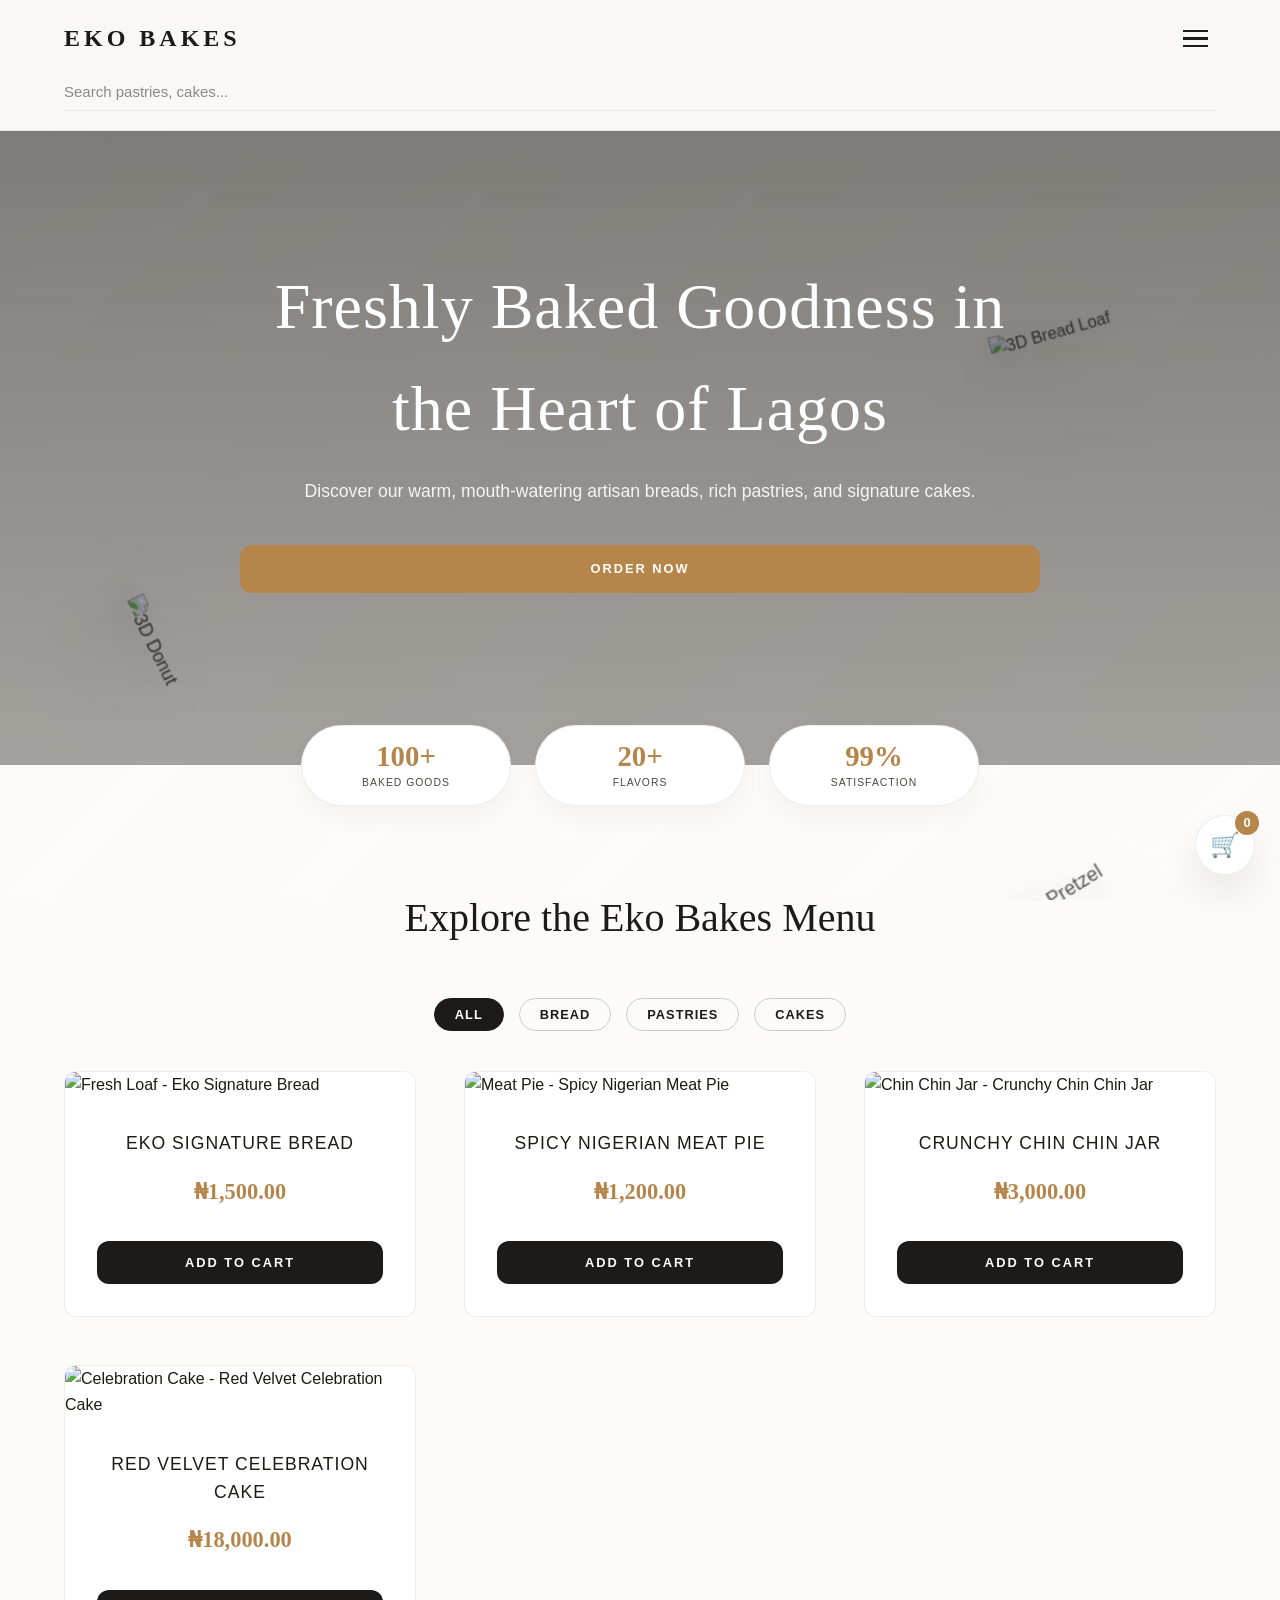
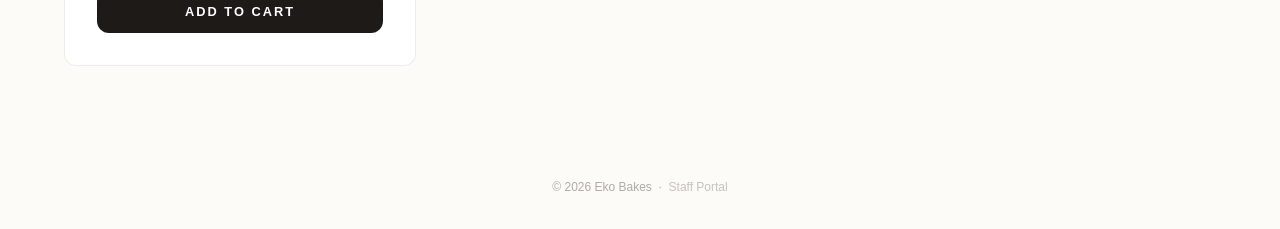
==== commit fcc90994: "Add files via upload" ====
--- a/index.html
+++ b/index.html
@@ -3,6 +3,7 @@
 <head>
     <meta charset="UTF-8">
     <meta name="viewport" content="width=device-width, initial-scale=1.0">
+    <meta http-equiv="Content-Security-Policy" content="default-src 'self'; script-src 'self'; style-src 'self' https://fonts.googleapis.com 'unsafe-inline'; font-src https://fonts.gstatic.com; img-src 'self' https://images.unsplash.com https://files.manuscdn.com data:;">
     <title>EKO BAKES | Fresh from the Oven in Lagos</title>
     <link href="https://fonts.googleapis.com/css2?family=Lato:wght@300;400&family=Playfair+Display:ital,wght@0,400;0,600;1,400&display=swap" rel="stylesheet">
     <link rel="stylesheet" href="style.css">
@@ -84,39 +85,8 @@
             <button class="category-btn" data-filter="cakes">Cakes</button>
         </div>
 
-        <div class="product-grid">
-            <div class="product-card" data-category="bread">
-                <img src="https://images.unsplash.com/photo-1598373182133-52452f7691ef?auto=format&fit=crop&q=80&w=400" alt="Fresh Loaf - Eko Signature Bread">
-                <div class="product-info">
-                    <h4>Eko Signature Bread</h4>
-                    <p class="price">₦1,500.00</p>
-                    <button class="add-to-cart-btn">Add to Cart</button> 
-                </div>
-            </div>
-            <div class="product-card" data-category="pastries">
-                <img src="https://images.unsplash.com/photo-1608039829572-78524f79c4c7?auto=format&fit=crop&q=80&w=400" alt="Meat Pie - Spicy Nigerian Meat Pie">
-                <div class="product-info">
-                    <h4>Spicy Nigerian Meat Pie</h4>
-                    <p class="price">₦1,200.00</p>
-                    <button class="add-to-cart-btn">Add to Cart</button> 
-                </div>
-            </div>
-            <div class="product-card" data-category="pastries">
-                <img src="https://images.unsplash.com/photo-1621996346565-e3dbc646d9a9?auto=format&fit=crop&q=80&w=400" alt="Chin Chin Jar - Crunchy Chin Chin Jar">
-                <div class="product-info">
-                    <h4>Crunchy Chin Chin Jar</h4>
-                    <p class="price">₦3,000.00</p>
-                    <button class="add-to-cart-btn">Add to Cart</button> 
-                </div>
-            </div>
-            <div class="product-card" data-category="cakes">
-                <img src="https://images.unsplash.com/photo-1578985545062-69928b1d9587?auto=format&fit=crop&q=80&w=400" alt="Celebration Cake - Red Velvet Celebration Cake">
-                <div class="product-info">
-                    <h4>Red Velvet Celebration Cake</h4>
-                    <p class="price">₦18,000.00</p>
-                    <button class="add-to-cart-btn">Add to Cart</button> 
-                </div>
-            </div>
+        <div class="product-grid" id="product-grid">
+            <!-- Products are loaded dynamically by script.js -->
         </div>
     </section>
 
@@ -140,6 +110,10 @@
         </div>
     </div>
 
+    <footer class="site-footer">
+        <p>© 2026 Eko Bakes &nbsp;·&nbsp; <a href="dashboard.html" class="staff-link">Staff Portal</a></p>
+    </footer>
+
     <script src="script.js"></script>
 </body>
 </html>
--- a/style.css
+++ b/style.css
@@ -1,3 +1,17 @@
+/* ============================================
+   ANIMATIONS
+   ============================================ */
+@keyframes cartPulse {
+    0% { transform: scale(1); }
+    50% { transform: scale(1.2); }
+    100% { transform: scale(1); }
+}
+
+@keyframes float {
+    0%, 100% { transform: translateY(0px); }
+    50% { transform: translateY(-20px); }
+}
+
 /* ============================================
    PREMIUM COLOR PALETTE & CSS VARIABLES
    ============================================ */
@@ -639,7 +653,63 @@
 }
 
 /* ============================================
-   RESPONSIVE DESIGN
+   SOLD OUT / OUT OF STOCK
+   ============================================ */
+.product-card.out-of-stock {
+    opacity: 0.75;
+}
+
+.sold-out-badge {
+    position: absolute;
+    top: 16px;
+    left: 16px;
+    background: var(--text-dark);
+    color: #fff;
+    font-size: 0.65rem;
+    font-weight: 700;
+    letter-spacing: 2px;
+    text-transform: uppercase;
+    padding: 5px 12px;
+    border-radius: 30px;
+    z-index: 2;
+}
+
+.product-card {
+    position: relative;
+}
+
+.add-to-cart-btn.out-of-stock-btn {
+    background: rgba(30, 26, 23, 0.25);
+    cursor: not-allowed;
+}
+
+.add-to-cart-btn.out-of-stock-btn:hover {
+    background: rgba(30, 26, 23, 0.25);
+    transform: none;
+}
+
+/* ============================================
+   FOOTER
+   ============================================ */
+.site-footer {
+    text-align: center;
+    padding: 2rem 5%;
+    font-size: 0.75rem;
+    color: rgba(30, 26, 23, 0.35);
+    position: relative;
+    z-index: 10;
+}
+
+.staff-link {
+    color: rgba(30, 26, 23, 0.25);
+    text-decoration: none;
+    transition: color 0.3s ease;
+}
+
+.staff-link:hover {
+    color: var(--accent-color);
+}
+
    ============================================ */
 @media (min-width: 768px) {
     .menu-toggle { 
